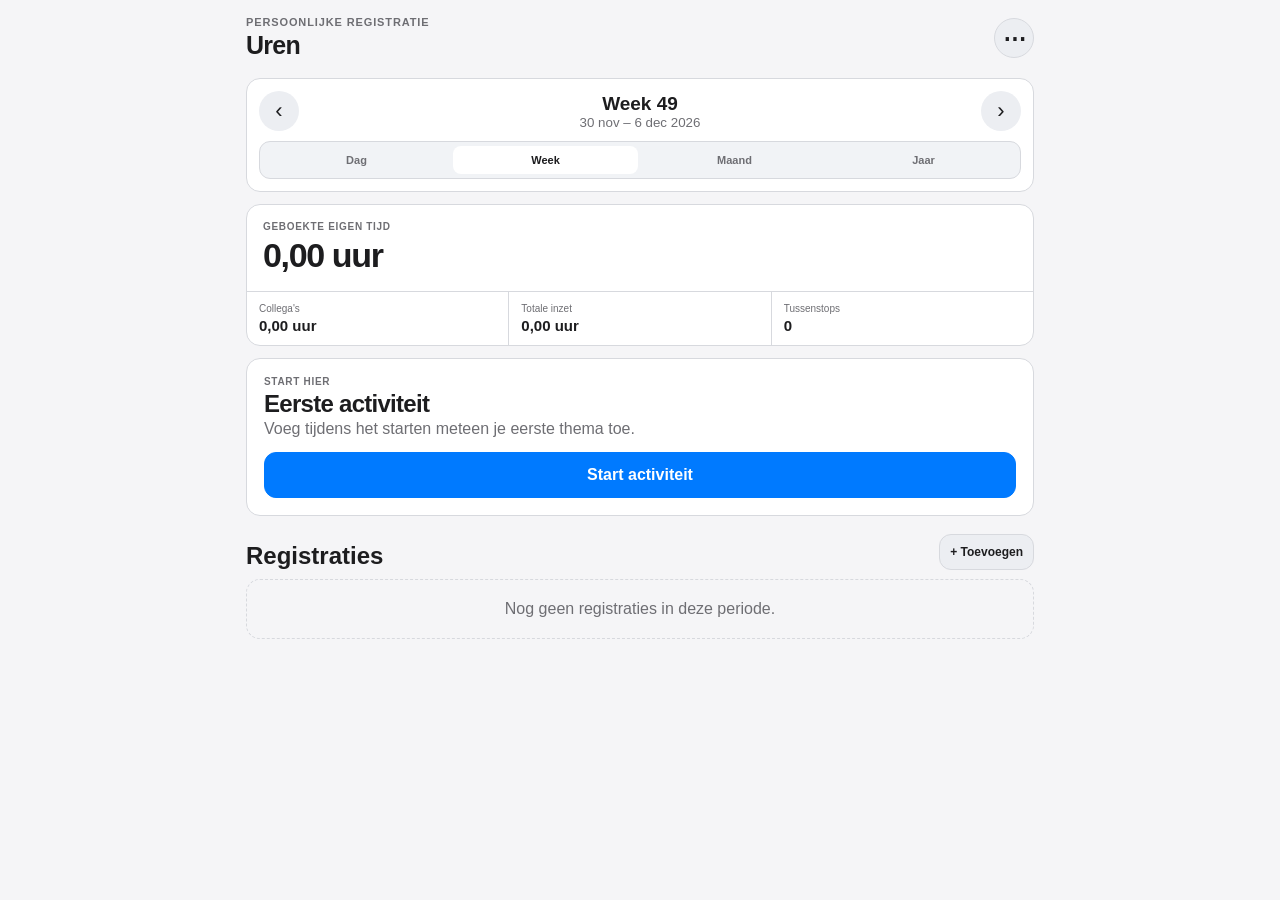
==== index.html @ 006665c1 "Herontwerp tijdregistratie rond periode, slimme start en tussenstops" ====
<!doctype html>
<html lang="nl">
<head>
  <meta charset="utf-8" />
  <meta name="viewport" content="width=device-width,initial-scale=1,viewport-fit=cover" />
  <meta name="theme-color" media="(prefers-color-scheme: light)" content="#f5f5f7" />
  <meta name="theme-color" media="(prefers-color-scheme: dark)" content="#0a0c0f" />
  <meta name="apple-mobile-web-app-capable" content="yes" />
  <meta name="apple-mobile-web-app-status-bar-style" content="black-translucent" />
  <meta name="apple-mobile-web-app-title" content="Uren" />
  <meta name="format-detection" content="telephone=no" />
  <title>Urenregistratie</title>
  <link rel="manifest" href="manifest.webmanifest" />
  <link rel="apple-touch-icon" href="icons/icon-192.png" />
  <link rel="icon" href="icons/icon-192.png" />
  <link rel="stylesheet" href="styles.css" />
</head>
<body>
  <div id="app" class="app-shell">
    <header class="topbar">
      <div>
        <p class="eyebrow">Persoonlijke registratie</p>
        <h1>Uren</h1>
      </div>
      <button id="openSettings" class="iconbtn" type="button" aria-label="Instellingen">⋯</button>
    </header>
    <main id="main" class="content" aria-live="polite"></main>
  </div>
  <div id="modalBackdrop" class="modal-backdrop hidden" aria-hidden="true">
    <section id="modal" class="modal" role="dialog" aria-modal="true" aria-labelledby="modalTitle"></section>
  </div>
  <div id="toast" class="toast hidden" role="status"></div>
  <script src="app.js" defer></script>
</body>
</html>
---- styles.css ----
:root{
  color-scheme:dark;
  --bg:#0a0c0f;--surface:#11151a;--surface2:#171c23;--text:#f4f7fb;--muted:#929ca8;
  --line:#242a33;--accent:#4da3ff;--good:#49d17d;--warn:#ffbd4a;--bad:#ff6767;--r:14px;
}
@media(prefers-color-scheme:light){:root{color-scheme:light;--bg:#f5f5f7;--surface:#fff;--surface2:#eceef2;--text:#1d1d1f;--muted:#6e6e73;--line:#d7d9de;--accent:#007aff;--good:#248a3d;--warn:#8a5b00;--bad:#d70015}}
*{box-sizing:border-box;min-width:0}html,body{margin:0;background:var(--bg);color:var(--text);font-family:-apple-system,BlinkMacSystemFont,"Segoe UI",sans-serif}body{min-height:100dvh}button,input,select,textarea{font:inherit}.app-shell{width:100%;max-width:820px;margin:auto;padding:env(safe-area-inset-top) 16px calc(28px + env(safe-area-inset-bottom))}.topbar{position:sticky;top:0;z-index:20;display:flex;align-items:center;justify-content:space-between;padding:16px 0 18px;background:color-mix(in srgb,var(--bg) 94%,transparent);backdrop-filter:blur(18px)}.eyebrow{margin:0;color:var(--muted);font-size:11px;font-weight:800;letter-spacing:.08em;text-transform:uppercase}.topbar h1{margin:3px 0 0;font-size:25px;letter-spacing:-.03em}.iconbtn{display:flex;align-items:center;justify-content:center;width:40px;height:40px;border:1px solid var(--line);border-radius:50%;background:var(--surface2);color:var(--text);font-size:23px;font-weight:800}.content{padding-bottom:24px}.card,.summary,.entry,.period-nav,.suggestion,.active-card{background:var(--surface);border:1px solid var(--line);border-radius:var(--r)}.card{padding:16px;margin-bottom:12px}.section{margin-top:18px}.section-title{display:flex;align-items:end;justify-content:space-between;gap:10px;margin:0 0 9px}.section-title h2,.section-title h3{margin:0}.muted,.hint,small{color:var(--muted)}.small{font-size:12px}.kicker{color:var(--muted);font-size:10px;font-weight:850;letter-spacing:.07em;text-transform:uppercase}.btn{min-height:46px;padding:12px 14px;border:1px solid var(--line);border-radius:12px;background:var(--surface2);color:var(--text);font-weight:780;cursor:pointer}.btn.primary{background:var(--accent);border-color:var(--accent);color:#fff}.btn.danger{background:color-mix(in srgb,var(--bad) 16%,var(--surface));border-color:color-mix(in srgb,var(--bad) 46%,var(--line));color:var(--bad)}.btn.ghost{background:transparent}.btn.small{min-height:36px;padding:8px 10px;font-size:12px}.btn.full{width:100%}.row{display:flex;gap:8px;flex-wrap:wrap}.row>.btn{flex:1 1 130px}.period-nav{padding:12px;margin-bottom:12px}.period-head{display:grid;grid-template-columns:40px 1fr 40px;gap:8px;align-items:center}.period-center{text-align:center}.period-center strong,.period-center small{display:block}.period-center strong{font-size:19px}.period-arrow{width:40px;height:40px;border:0;border-radius:50%;background:var(--surface2);color:var(--text);font-size:22px}.period-tabs{display:grid;grid-template-columns:repeat(4,minmax(0,1fr));gap:4px;margin-top:10px;padding:4px;border:1px solid var(--line);border-radius:11px;background:color-mix(in srgb,var(--surface2) 70%,transparent)}.period-tabs button{padding:8px 4px;border:0;border-radius:8px;background:transparent;color:var(--muted);font-size:11px;font-weight:800}.period-tabs button.active{background:var(--surface);color:var(--text)}.summary{overflow:hidden;margin-bottom:12px}.summary-main{padding:16px}.summary-label{color:var(--muted);font-size:10px;font-weight:850;letter-spacing:.07em;text-transform:uppercase}.summary-value{margin-top:4px;font-size:34px;font-weight:850;letter-spacing:-.04em}.summary-parts{display:flex;border-top:1px solid var(--line)}.summary-part{flex:1;padding:11px 12px}.summary-part+.summary-part{border-left:1px solid var(--line)}.summary-part span,.summary-part strong{display:block}.summary-part span{font-size:10px;color:var(--muted)}.summary-part strong{margin-top:3px;font-size:15px}.suggestion,.active-card{padding:17px;margin-bottom:12px}.suggestion h2,.active-card h2{margin:3px 0 2px;font-size:24px;letter-spacing:-.03em}.suggestion-sub{margin:0 0 14px;color:var(--muted)}.suggestion-meta,.active-meta{display:flex;flex-wrap:wrap;gap:6px;margin:8px 0 15px}.chip{display:inline-flex;align-items:center;gap:5px;padding:5px 8px;border:1px solid var(--line);border-radius:999px;background:var(--surface2);font-size:11px;color:var(--muted)}.timer-clock{margin:14px 0 16px;font-size:clamp(40px,12vw,62px);font-variant-numeric:tabular-nums;font-weight:850;letter-spacing:-.045em;text-align:center}.interrupt-card{margin:12px 0;padding:13px;border:1px solid color-mix(in srgb,var(--warn) 45%,var(--line));border-radius:12px;background:color-mix(in srgb,var(--warn) 9%,var(--surface));}.interrupt-card strong,.interrupt-card small{display:block}.list{display:grid;gap:8px}.entry{display:flex;align-items:center;gap:11px;padding:12px 13px;cursor:pointer}.entry-main{flex:1;overflow:hidden}.entry-main strong,.entry-main small{display:block}.entry-main small{margin-top:3px}.entry-value{font-weight:850;white-space:nowrap}.entry.interruption{margin-left:20px;border-style:dashed}.entry.interruption .entry-main strong::before{content:'↳ ';color:var(--warn)}.chev{font-size:22px;color:var(--muted)}.empty{padding:20px;text-align:center;color:var(--muted);border:1px dashed var(--line);border-radius:var(--r)}.field{margin:12px 0}.field label{display:block;margin-bottom:5px;color:var(--muted);font-size:11px;font-weight:800;text-transform:uppercase;letter-spacing:.05em}.field input,.field select,.field textarea{display:block;width:100%;min-height:43px;padding:10px 11px;border:0;border-bottom:1px solid var(--line);border-radius:0;background:transparent;color:var(--text);outline:none}.field textarea{min-height:60px;resize:vertical}.field:focus-within label{color:var(--accent)}.field:focus-within input,.field:focus-within select,.field:focus-within textarea{border-bottom-color:var(--accent)}.inline-form{display:grid;grid-template-columns:minmax(0,1fr) auto;gap:8px;align-items:end}.check-list{display:grid;gap:7px}.check-row{display:flex;align-items:center;gap:9px;padding:10px 11px;border:1px solid var(--line);border-radius:11px;background:var(--surface2)}.check-row input{width:20px;height:20px}.check-row label{flex:1}.modal-backdrop{position:fixed;z-index:50;inset:0;padding:18px 12px calc(18px + env(safe-area-inset-bottom));overflow:auto;background:rgba(0,0,0,.58)}.modal-backdrop.hidden{display:none}.modal{width:100%;max-width:640px;margin:3vh auto;padding:15px;background:var(--bg);border:1px solid var(--line);border-radius:20px}.modal-head{position:sticky;top:-15px;z-index:3;display:flex;align-items:center;justify-content:space-between;gap:10px;margin:-15px -15px 12px;padding:14px 15px;background:color-mix(in srgb,var(--bg) 94%,transparent);backdrop-filter:blur(18px);border-bottom:1px solid var(--line)}.modal-head h2{margin:0;font-size:20px}.close{width:38px;height:38px;border:0;border-radius:50%;background:var(--surface2);color:var(--text);font-size:22px}.detail-hero{padding:15px;border:1px solid var(--line);border-radius:14px;background:var(--surface);margin-bottom:12px}.detail-hero h2{margin:2px 0 4px}.detail-grid{display:grid;grid-template-columns:repeat(2,minmax(0,1fr));gap:8px}.detail-item{padding:11px;border:1px solid var(--line);border-radius:11px;background:var(--surface)}.detail-item span,.detail-item strong{display:block}.detail-item span{font-size:9px;color:var(--muted);text-transform:uppercase;letter-spacing:.05em}.detail-item strong{margin-top:3px}.settings-section{padding:14px 0;border-bottom:1px solid var(--line)}.settings-section:last-child{border-bottom:0}.settings-section h3{margin:0 0 8px}.toast{position:fixed;z-index:80;left:50%;bottom:24px;max-width:88vw;padding:10px 14px;border-radius:999px;background:#f4f7fb;color:#111;font-weight:750;text-align:center;opacity:0;transform:translate(-50%,10px);transition:.2s;pointer-events:none}.toast.show{opacity:1;transform:translate(-50%,0)}.toast.hidden{display:none}.warning{color:var(--warn)}
@media(max-width:520px){.app-shell{padding-left:12px;padding-right:12px}.summary-parts{flex-wrap:wrap}.summary-part{flex:1 1 33%}.detail-grid{grid-template-columns:1fr}.row{flex-direction:column}.row>.btn{width:100%;flex:auto}.period-tabs button{font-size:10px}.inline-form{grid-template-columns:1fr}.inline-form>.btn{width:100%}}
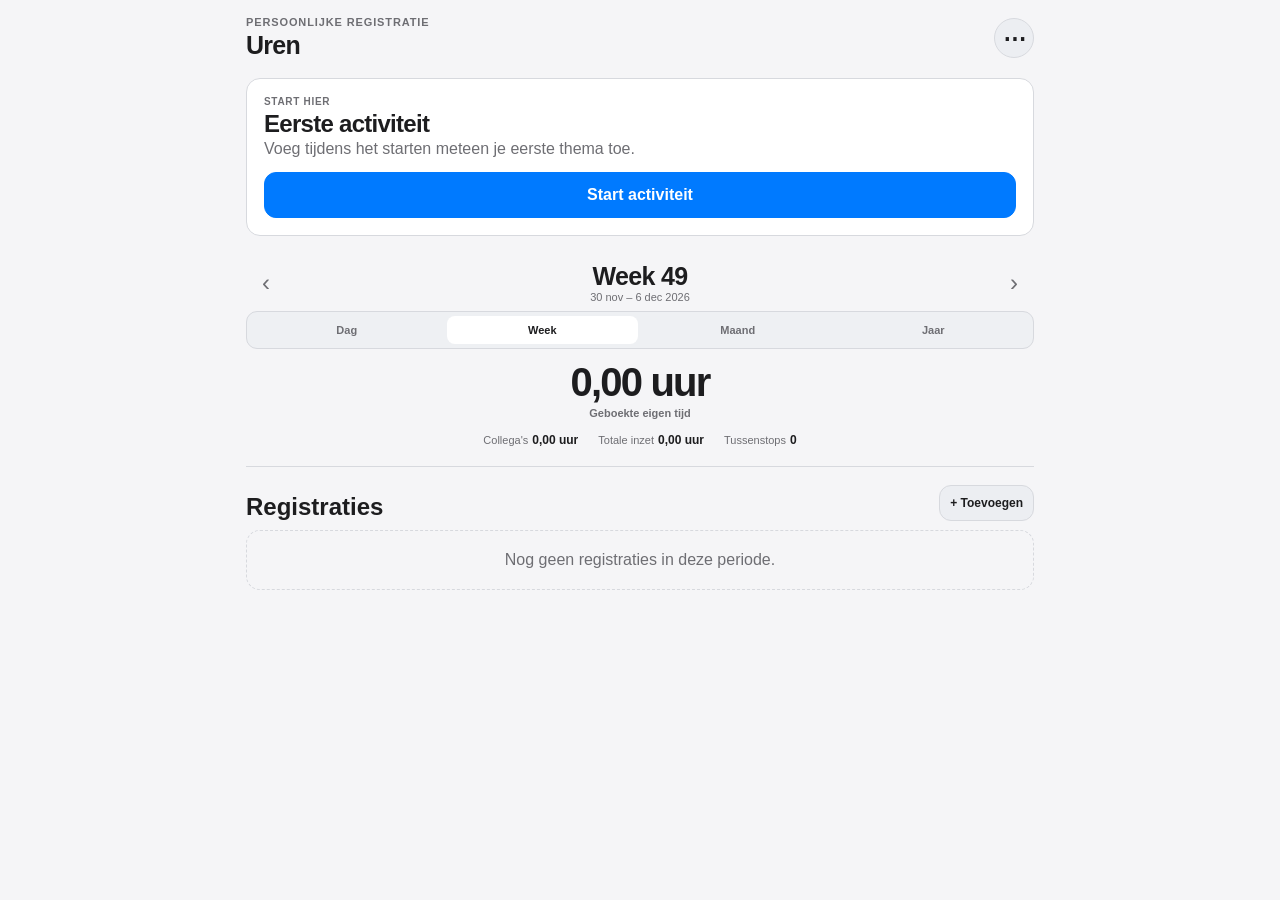
==== commit 867aa9f5: "Load kilometer-style home layout" ====
--- a/index.html
+++ b/index.html
@@ -14,6 +14,7 @@
   <link rel="apple-touch-icon" href="icons/icon-192.png" />
   <link rel="icon" href="icons/icon-192.png" />
   <link rel="stylesheet" href="styles.css" />
+  <link rel="stylesheet" href="home-layout.css" />
 </head>
 <body>
   <div id="app" class="app-shell">
@@ -31,5 +32,6 @@
   </div>
   <div id="toast" class="toast hidden" role="status"></div>
   <script src="app.js" defer></script>
+  <script src="home-layout.js" defer></script>
 </body>
-</html>
+</html>
--- a/home-layout.css
+++ b/home-layout.css
@@ -0,0 +1,78 @@
+/* Home hierarchy aligned with kilometerregistratie: action first, then one period overview block. */
+.period-overview{
+  margin-top:0!important;
+  margin-bottom:14px!important;
+  padding:20px 0 18px!important;
+  background:transparent!important;
+  border:0!important;
+  border-bottom:1px solid var(--line)!important;
+  border-radius:0!important;
+}
+.period-overview .period-head{margin-bottom:5px}
+.period-overview .period-center{gap:4px}
+.period-overview .period-center strong{font-size:25px;letter-spacing:-.025em}
+.period-overview .period-center small{font-size:11px}
+.period-overview .period-arrow{background:transparent;border:0;color:var(--muted);font-size:24px}
+.period-overview .period-tabs{margin-top:8px;margin-bottom:0}
+
+.period-overview .period-summary{
+  margin:0!important;
+  background:transparent!important;
+  border:0!important;
+  border-radius:0!important;
+  overflow:visible!important;
+}
+.period-overview .period-summary .summary-main{
+  display:flex;
+  flex-direction:column-reverse;
+  align-items:center;
+  gap:5px;
+  padding:13px 0 3px;
+  text-align:center;
+}
+.period-overview .period-summary .summary-label{
+  color:var(--muted);
+  font-size:11px;
+  font-weight:650;
+  letter-spacing:0;
+  text-transform:none;
+}
+.period-overview .period-summary .summary-value{
+  margin:0;
+  font-size:40px;
+  line-height:1;
+  letter-spacing:-.045em;
+}
+.period-overview .period-summary .summary-parts{
+  display:flex;
+  justify-content:center;
+  gap:20px;
+  flex-wrap:wrap;
+  padding-top:8px;
+  border:0;
+}
+.period-overview .period-summary .summary-part{
+  flex:0 0 auto;
+  padding:0;
+  text-align:center;
+}
+.period-overview .period-summary .summary-part+.summary-part{border:0}
+.period-overview .period-summary .summary-part span,
+.period-overview .period-summary .summary-part strong{
+  display:inline;
+  font-size:11px;
+}
+.period-overview .period-summary .summary-part strong{
+  margin:0 0 0 4px;
+  font-size:12px;
+}
+
+/* The current/suggested activity is the first decision on the screen. */
+.content>.suggestion,
+.content>.active-card{margin-bottom:6px}
+
+@media(max-width:520px){
+  .period-overview .period-center strong{font-size:23px}
+  .period-overview .period-summary .summary-value{font-size:38px}
+  .period-overview .period-summary .summary-parts{gap:13px}
+}
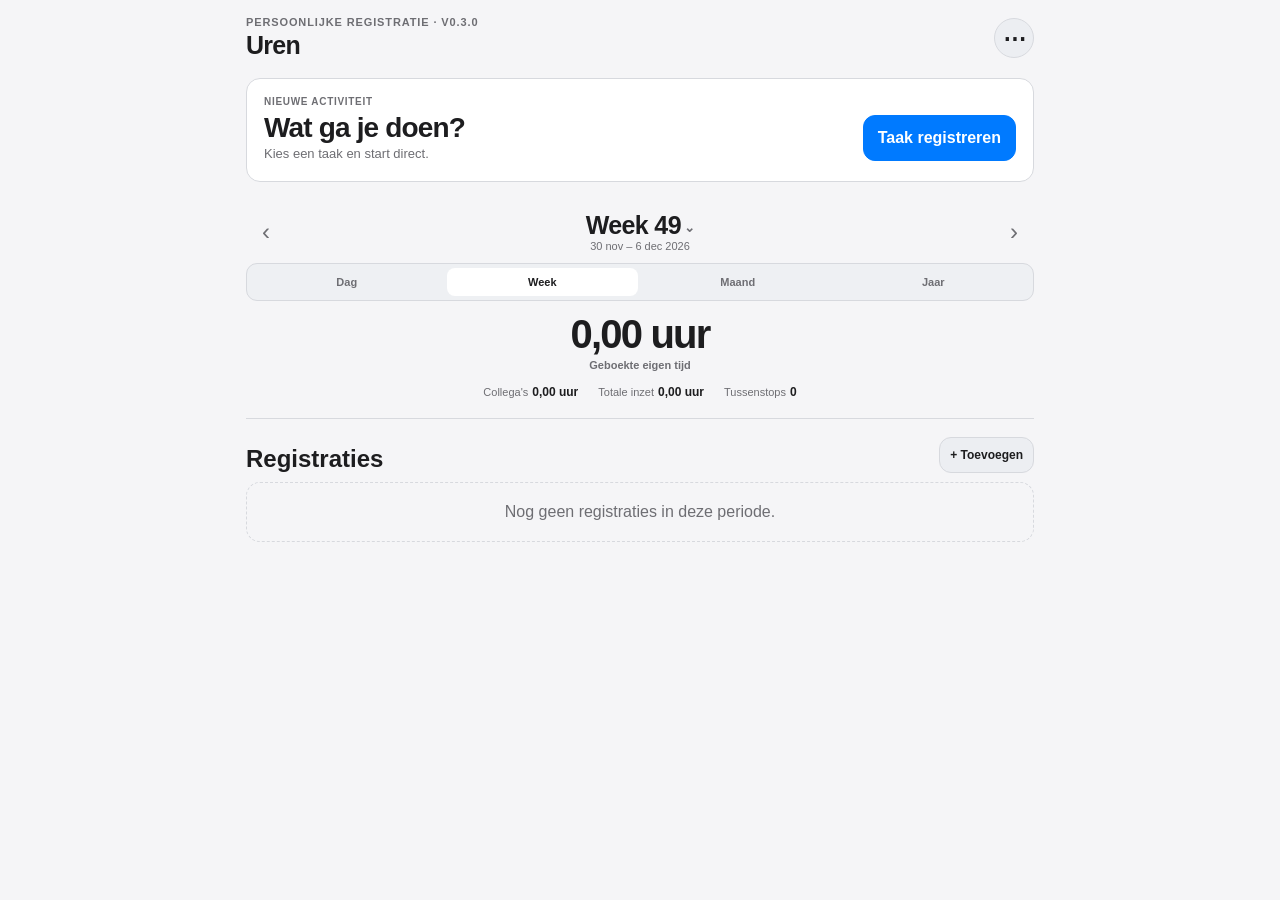
==== commit c66a0210: "Toon appversie v0.3.0 in de interface" ====
--- a/index.html
+++ b/index.html
@@ -20,7 +20,7 @@
   <div id="app" class="app-shell">
     <header class="topbar">
       <div>
-        <p class="eyebrow">Persoonlijke registratie</p>
+        <p class="eyebrow">Persoonlijke registratie · v0.3.0</p>
         <h1>Uren</h1>
       </div>
       <button id="openSettings" class="iconbtn" type="button" aria-label="Instellingen">⋯</button>
--- a/home-layout.css
+++ b/home-layout.css
@@ -1,4 +1,4 @@
-/* Home hierarchy aligned with kilometerregistratie: action first, then one period overview block. */
+/* Interaction layer aligned with kilometerregistratie; context adapted to time registration. */
 .period-overview{
   margin-top:0!important;
   margin-bottom:14px!important;
@@ -7,72 +7,122 @@
   border:0!important;
   border-bottom:1px solid var(--line)!important;
   border-radius:0!important;
+  touch-action:pan-y;
+  user-select:none;
+  -webkit-user-select:none;
 }
 .period-overview .period-head{margin-bottom:5px}
-.period-overview .period-center{gap:4px}
+.period-overview .period-center{gap:4px;cursor:pointer;border-radius:10px;padding:3px 8px}
+.period-overview .period-center:active{background:color-mix(in srgb,var(--surface2) 60%,transparent)}
 .period-overview .period-center strong{font-size:25px;letter-spacing:-.025em}
+.period-overview .period-center strong::after{content:' ⌄';color:var(--muted);font-size:13px;vertical-align:middle}
 .period-overview .period-center small{font-size:11px}
 .period-overview .period-arrow{background:transparent;border:0;color:var(--muted);font-size:24px}
 .period-overview .period-tabs{margin-top:8px;margin-bottom:0}
+.period-overview .period-summary{margin:0!important;background:transparent!important;border:0!important;border-radius:0!important;overflow:visible!important}
+.period-overview .period-summary .summary-main{display:flex;flex-direction:column-reverse;align-items:center;gap:5px;padding:13px 0 3px;text-align:center}
+.period-overview .period-summary .summary-label{color:var(--muted);font-size:11px;font-weight:650;letter-spacing:0;text-transform:none}
+.period-overview .period-summary .summary-value{margin:0;font-size:40px;line-height:1;letter-spacing:-.045em}
+.period-overview .period-summary .summary-parts{display:flex;justify-content:center;gap:20px;flex-wrap:wrap;padding-top:8px;border:0}
+.period-overview .period-summary .summary-part{flex:0 0 auto;padding:0;text-align:center}
+.period-overview .period-summary .summary-part+.summary-part{border:0}
+.period-overview .period-summary .summary-part span,.period-overview .period-summary .summary-part strong{display:inline;font-size:11px}
+.period-overview .period-summary .summary-part strong{margin:0 0 0 4px;font-size:12px}
 
-.period-overview .period-summary{
-  margin:0!important;
-  background:transparent!important;
-  border:0!important;
-  border-radius:0!important;
-  overflow:visible!important;
+.content>.suggestion,.content>.active-card{margin-bottom:6px}
+.home-action{padding-bottom:20px!important}
+.home-action-row{display:flex;align-items:flex-end;justify-content:space-between;gap:16px}
+.home-action-copy{flex:1;min-width:0;text-align:left}
+.home-action-copy h2{margin:5px 0 2px!important;font-size:28px!important}
+.home-action-copy p{margin:0;color:var(--muted);font-size:13px}
+.home-action-copy small{display:block;margin-top:5px;color:var(--muted)}
+.home-action-button{flex:0 0 auto;min-width:138px}
+.context-preparing>*{opacity:.58;transition:opacity .2s ease}
+.context-preparing .kicker{opacity:1}
+
+.period-entry-mode{padding-top:18px!important;animation:inline-panel-in .26s cubic-bezier(.2,.8,.2,1)}
+.inline-register-head{display:flex;align-items:flex-start;justify-content:space-between;gap:12px;margin-bottom:14px}
+.inline-register-head h2{margin:4px 0 0;font-size:24px;letter-spacing:-.025em}
+.inline-close{width:40px;height:40px;padding:0!important;font-size:27px!important;line-height:1}
+.inline-proposal,.inline-parent-task{display:flex;flex-direction:column;gap:3px;padding:11px 0 13px;border-bottom:1px solid var(--line);margin-bottom:13px}
+.inline-proposal span,.inline-parent-task span{font-size:10px;text-transform:uppercase;letter-spacing:.07em;color:var(--muted);font-weight:750}
+.inline-proposal strong,.inline-parent-task strong{font-size:15px}
+.inline-proposal small{color:var(--muted);font-size:10px}
+.inline-fields{display:grid;grid-template-columns:repeat(2,minmax(0,1fr));gap:9px;margin-bottom:12px}
+.inline-field{display:block;padding:10px 11px;border:1px solid var(--line);border-radius:12px;background:var(--surface2);animation:inline-choice-in .3s ease both}
+.inline-field:nth-child(2){animation-delay:.045s}
+.inline-field>span,.inline-label{display:block;margin-bottom:5px;font-size:10px;text-transform:uppercase;letter-spacing:.06em;color:var(--muted);font-weight:750}
+.inline-field>span small{font-size:9px;text-transform:none;letter-spacing:0;font-weight:600}
+.inline-field select,.inline-field input{min-height:34px;padding:0;border:0;background:transparent;border-radius:0}
+.inline-field select:focus,.inline-field input:focus{outline:0;border:0}
+.inline-field-wide{grid-column:1/-1}
+.inline-field-block{margin-bottom:13px}
+.inline-people{display:flex;gap:7px;flex-wrap:wrap}
+.person-choice{position:relative}
+.person-choice input{position:absolute;opacity:0;pointer-events:none}
+.person-choice span{display:block;padding:9px 11px;border:1px solid var(--line);border-radius:999px;background:transparent;color:var(--muted);font-size:12px;font-weight:700;cursor:pointer}
+.person-choice input:checked+span{border-color:var(--accent);background:color-mix(in srgb,var(--accent) 13%,transparent);color:var(--text)}
+.inline-add-person{display:grid;grid-template-columns:minmax(0,1fr) auto;gap:8px;align-items:center;margin:0 0 12px}
+.inline-add-person input{min-height:40px}
+.inline-first-theme{margin-bottom:0}
+.start-confirm{margin-top:3px;min-height:48px}
+.inline-register-context{margin-top:8px;text-align:center;color:var(--muted);font-size:10px}
+
+.period-choice-list{display:grid;grid-template-columns:repeat(2,minmax(0,1fr));gap:8px;margin-top:4px}
+.period-choice{min-height:52px;padding:10px;border:1px solid var(--line);border-radius:12px;background:var(--surface2);color:var(--text);font-weight:750;text-align:center;cursor:pointer}
+.period-choice.active{border-color:var(--accent);background:color-mix(in srgb,var(--accent) 13%,var(--surface2))}
+.period-choice-help{display:grid;gap:7px;margin-top:14px;padding-top:13px;border-top:1px solid var(--line);color:var(--muted);font-size:11px;line-height:1.4}
+
+.inline-stop-grid{display:grid;grid-template-columns:repeat(2,minmax(0,1fr));gap:8px;margin-bottom:12px}
+.inline-stop-grid>div{padding:11px;border:1px solid var(--line);border-radius:11px;background:var(--surface2)}
+.inline-stop-grid span,.inline-stop-grid strong{display:block}
+.inline-stop-grid span{font-size:9px;color:var(--muted);text-transform:uppercase;letter-spacing:.05em}
+.inline-stop-grid strong{margin-top:3px;font-size:16px}
+.inline-stop-grid .primary{border-color:color-mix(in srgb,var(--accent) 45%,var(--line));background:color-mix(in srgb,var(--accent) 10%,var(--surface2))}
+.inline-stop-colleagues .settings-section{padding:8px 0 13px}
+
+/* Kilometer-app style inline details and left-swipe actions. */
+.section .list{gap:0;border-top:1px solid var(--line)}
+.activity-entry-shell{border-bottom:1px solid var(--line)}
+.activity-entry-shell.interruption-shell{margin-left:20px}
+.activity-swipe-row{position:relative;overflow:hidden;background:linear-gradient(90deg,var(--surface2),var(--surface2));border-radius:0}
+.activity-swipe-actions{position:absolute;inset:0 0 0 auto;width:168px;display:grid;grid-template-columns:84px 84px;align-items:stretch;text-align:center;font-size:11px;font-weight:800}
+.activity-swipe-actions span{display:flex;align-items:center;justify-content:center}
+.activity-swipe-edit{background:color-mix(in srgb,var(--accent) 28%,var(--surface2));color:var(--text)}
+.activity-swipe-delete{background:color-mix(in srgb,var(--bad) 32%,var(--surface2));color:#fff}
+.activity-swipe-row.delete-armed .activity-swipe-delete{background:var(--bad)}
+.activity-swipe-surface.entry{position:relative;z-index:1;margin:0!important;border:0!important;border-radius:0!important;background:var(--bg)!important;padding:14px 2px!important;touch-action:pan-y}
+.activity-entry-shell.expanded .activity-swipe-surface.entry{background:color-mix(in srgb,var(--surface) 50%,var(--bg))!important}
+.activity-inline-details{padding:0 2px 15px;background:var(--bg);animation:inline-details-in .2s ease}
+.activity-inline-details[hidden]{display:none}
+.activity-inline-details-inner{padding:11px 0 2px}
+.activity-inline-grid{display:grid;grid-template-columns:repeat(2,minmax(0,1fr));gap:7px}
+.activity-inline-context{display:grid;gap:0;margin-top:9px;border-top:1px solid var(--line)}
+.activity-inline-item{display:flex;align-items:baseline;justify-content:space-between;gap:12px;padding:9px 0;border-bottom:1px solid color-mix(in srgb,var(--line) 65%,transparent)}
+.activity-inline-grid .activity-inline-item{display:block;padding:10px 11px;border:1px solid var(--line);border-radius:11px;background:var(--surface2)}
+.activity-inline-item span{color:var(--muted);font-size:10px;text-transform:uppercase;letter-spacing:.04em}
+.activity-inline-item strong{font-size:12px;text-align:right}
+.activity-inline-grid .activity-inline-item strong{display:block;margin-top:3px;text-align:left;font-size:15px}
+.activity-inline-actions{padding-top:11px}
+.activity-edit-link{border:0;background:transparent;color:var(--accent);padding:6px 0;font-weight:750;cursor:pointer}
+
+@keyframes inline-panel-in{from{opacity:0;transform:translateY(8px)}to{opacity:1;transform:translateY(0)}}
+@keyframes inline-choice-in{from{opacity:0;transform:translateY(6px)}to{opacity:1;transform:translateY(0)}}
+@keyframes inline-details-in{from{opacity:0;transform:translateY(-4px)}to{opacity:1;transform:translateY(0)}}
+
+@media(max-height:760px){
+  .period-entry-mode{padding-top:12px!important}
+  .inline-fields{gap:7px}
+  .start-confirm{min-height:42px}
 }
-.period-overview .period-summary .summary-main{
-  display:flex;
-  flex-direction:column-reverse;
-  align-items:center;
-  gap:5px;
-  padding:13px 0 3px;
-  text-align:center;
-}
-.period-overview .period-summary .summary-label{
-  color:var(--muted);
-  font-size:11px;
-  font-weight:650;
-  letter-spacing:0;
-  text-transform:none;
-}
-.period-overview .period-summary .summary-value{
-  margin:0;
-  font-size:40px;
-  line-height:1;
-  letter-spacing:-.045em;
-}
-.period-overview .period-summary .summary-parts{
-  display:flex;
-  justify-content:center;
-  gap:20px;
-  flex-wrap:wrap;
-  padding-top:8px;
-  border:0;
-}
-.period-overview .period-summary .summary-part{
-  flex:0 0 auto;
-  padding:0;
-  text-align:center;
-}
-.period-overview .period-summary .summary-part+.summary-part{border:0}
-.period-overview .period-summary .summary-part span,
-.period-overview .period-summary .summary-part strong{
-  display:inline;
-  font-size:11px;
-}
-.period-overview .period-summary .summary-part strong{
-  margin:0 0 0 4px;
-  font-size:12px;
-}
-
-/* The current/suggested activity is the first decision on the screen. */
-.content>.suggestion,
-.content>.active-card{margin-bottom:6px}
-
 @media(max-width:520px){
   .period-overview .period-center strong{font-size:23px}
   .period-overview .period-summary .summary-value{font-size:38px}
   .period-overview .period-summary .summary-parts{gap:13px}
-}+  .home-action-row{align-items:stretch;flex-direction:column}
+  .home-action-button{width:100%}
+  .inline-fields{grid-template-columns:1fr}
+  .inline-field-wide{grid-column:auto}
+  .inline-stop-grid{grid-template-columns:1fr 1fr}
+  .activity-inline-grid{grid-template-columns:1fr 1fr}
+}
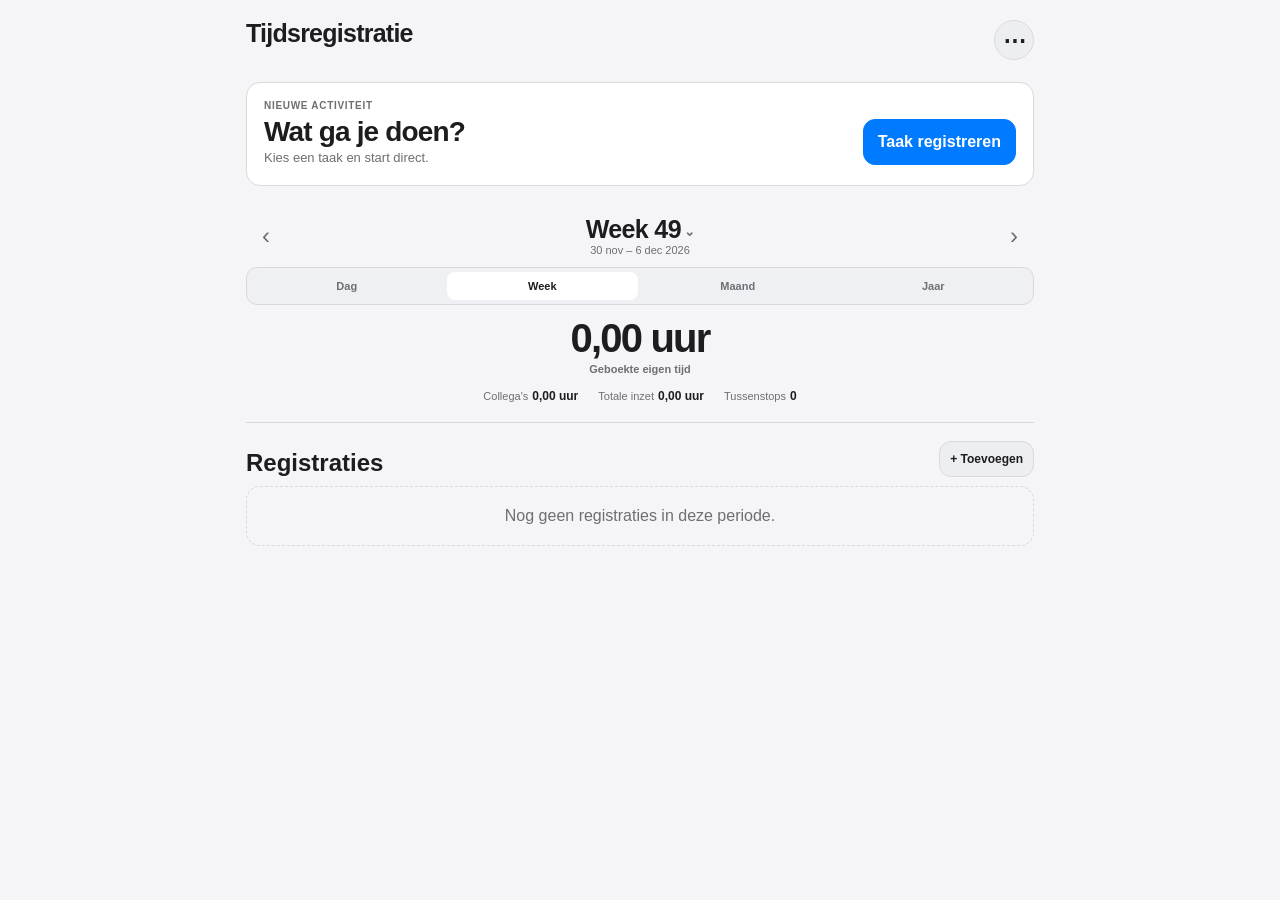
==== commit 37d36e8f: "Maak kop gelijk aan kilometerapp en toon v0.3.1" ====
--- a/index.html
+++ b/index.html
@@ -9,19 +9,21 @@
   <meta name="apple-mobile-web-app-status-bar-style" content="black-translucent" />
   <meta name="apple-mobile-web-app-title" content="Uren" />
   <meta name="format-detection" content="telephone=no" />
-  <title>Urenregistratie</title>
+  <title>Tijdsregistratie</title>
   <link rel="manifest" href="manifest.webmanifest" />
   <link rel="apple-touch-icon" href="icons/icon-192.png" />
   <link rel="icon" href="icons/icon-192.png" />
   <link rel="stylesheet" href="styles.css" />
   <link rel="stylesheet" href="home-layout.css" />
+  <link rel="stylesheet" href="home-top.css" />
 </head>
 <body>
   <div id="app" class="app-shell">
     <header class="topbar">
-      <div>
-        <p class="eyebrow">Persoonlijke registratie · v0.3.0</p>
-        <h1>Uren</h1>
+      <div class="topbar-copy">
+        <p id="appDateVersion" class="eyebrow"></p>
+        <h1>Tijdsregistratie</h1>
+        <p id="appTaskCount" class="topbar-count"></p>
       </div>
       <button id="openSettings" class="iconbtn" type="button" aria-label="Instellingen">⋯</button>
     </header>
@@ -33,5 +35,6 @@
   <div id="toast" class="toast hidden" role="status"></div>
   <script src="app.js" defer></script>
   <script src="home-layout.js" defer></script>
+  <script src="home-top.js" defer></script>
 </body>
-</html>+</html>
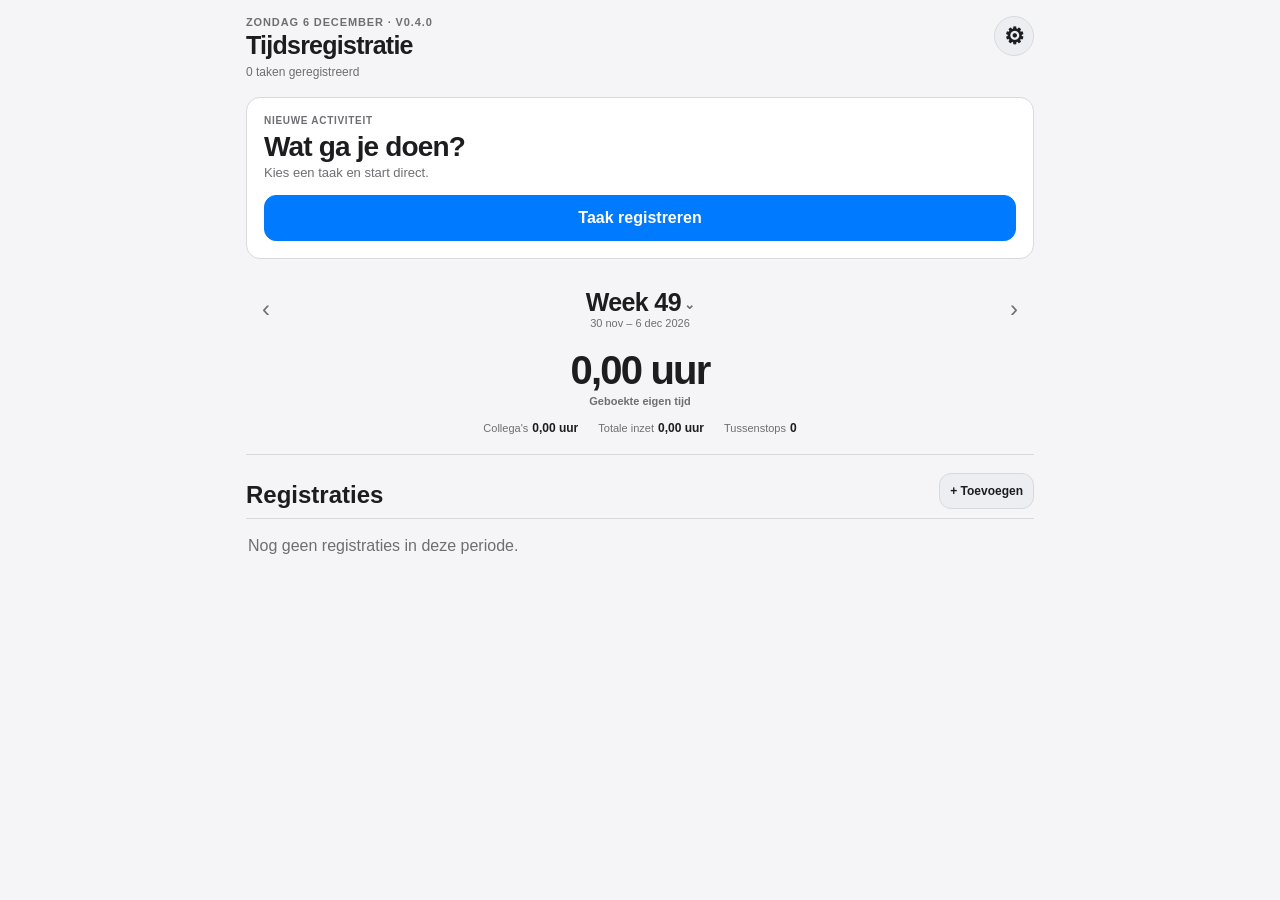
==== commit 2046bb2f: "Maak tijdregistratie visueel gelijk aan kilometerregistratie" ====
--- a/index.html
+++ b/index.html
@@ -25,7 +25,7 @@
         <h1>Tijdsregistratie</h1>
         <p id="appTaskCount" class="topbar-count"></p>
       </div>
-      <button id="openSettings" class="iconbtn" type="button" aria-label="Instellingen">⋯</button>
+      <button id="openSettings" class="iconbtn" type="button" aria-label="Instellingen">⚙︎</button>
     </header>
     <main id="main" class="content" aria-live="polite"></main>
   </div>
--- a/styles.css
+++ b/styles.css
@@ -4,5 +4,5 @@
   --line:#242a33;--accent:#4da3ff;--good:#49d17d;--warn:#ffbd4a;--bad:#ff6767;--r:14px;
 }
 @media(prefers-color-scheme:light){:root{color-scheme:light;--bg:#f5f5f7;--surface:#fff;--surface2:#eceef2;--text:#1d1d1f;--muted:#6e6e73;--line:#d7d9de;--accent:#007aff;--good:#248a3d;--warn:#8a5b00;--bad:#d70015}}
-*{box-sizing:border-box;min-width:0}html,body{margin:0;background:var(--bg);color:var(--text);font-family:-apple-system,BlinkMacSystemFont,"Segoe UI",sans-serif}body{min-height:100dvh}button,input,select,textarea{font:inherit}.app-shell{width:100%;max-width:820px;margin:auto;padding:env(safe-area-inset-top) 16px calc(28px + env(safe-area-inset-bottom))}.topbar{position:sticky;top:0;z-index:20;display:flex;align-items:center;justify-content:space-between;padding:16px 0 18px;background:color-mix(in srgb,var(--bg) 94%,transparent);backdrop-filter:blur(18px)}.eyebrow{margin:0;color:var(--muted);font-size:11px;font-weight:800;letter-spacing:.08em;text-transform:uppercase}.topbar h1{margin:3px 0 0;font-size:25px;letter-spacing:-.03em}.iconbtn{display:flex;align-items:center;justify-content:center;width:40px;height:40px;border:1px solid var(--line);border-radius:50%;background:var(--surface2);color:var(--text);font-size:23px;font-weight:800}.content{padding-bottom:24px}.card,.summary,.entry,.period-nav,.suggestion,.active-card{background:var(--surface);border:1px solid var(--line);border-radius:var(--r)}.card{padding:16px;margin-bottom:12px}.section{margin-top:18px}.section-title{display:flex;align-items:end;justify-content:space-between;gap:10px;margin:0 0 9px}.section-title h2,.section-title h3{margin:0}.muted,.hint,small{color:var(--muted)}.small{font-size:12px}.kicker{color:var(--muted);font-size:10px;font-weight:850;letter-spacing:.07em;text-transform:uppercase}.btn{min-height:46px;padding:12px 14px;border:1px solid var(--line);border-radius:12px;background:var(--surface2);color:var(--text);font-weight:780;cursor:pointer}.btn.primary{background:var(--accent);border-color:var(--accent);color:#fff}.btn.danger{background:color-mix(in srgb,var(--bad) 16%,var(--surface));border-color:color-mix(in srgb,var(--bad) 46%,var(--line));color:var(--bad)}.btn.ghost{background:transparent}.btn.small{min-height:36px;padding:8px 10px;font-size:12px}.btn.full{width:100%}.row{display:flex;gap:8px;flex-wrap:wrap}.row>.btn{flex:1 1 130px}.period-nav{padding:12px;margin-bottom:12px}.period-head{display:grid;grid-template-columns:40px 1fr 40px;gap:8px;align-items:center}.period-center{text-align:center}.period-center strong,.period-center small{display:block}.period-center strong{font-size:19px}.period-arrow{width:40px;height:40px;border:0;border-radius:50%;background:var(--surface2);color:var(--text);font-size:22px}.period-tabs{display:grid;grid-template-columns:repeat(4,minmax(0,1fr));gap:4px;margin-top:10px;padding:4px;border:1px solid var(--line);border-radius:11px;background:color-mix(in srgb,var(--surface2) 70%,transparent)}.period-tabs button{padding:8px 4px;border:0;border-radius:8px;background:transparent;color:var(--muted);font-size:11px;font-weight:800}.period-tabs button.active{background:var(--surface);color:var(--text)}.summary{overflow:hidden;margin-bottom:12px}.summary-main{padding:16px}.summary-label{color:var(--muted);font-size:10px;font-weight:850;letter-spacing:.07em;text-transform:uppercase}.summary-value{margin-top:4px;font-size:34px;font-weight:850;letter-spacing:-.04em}.summary-parts{display:flex;border-top:1px solid var(--line)}.summary-part{flex:1;padding:11px 12px}.summary-part+.summary-part{border-left:1px solid var(--line)}.summary-part span,.summary-part strong{display:block}.summary-part span{font-size:10px;color:var(--muted)}.summary-part strong{margin-top:3px;font-size:15px}.suggestion,.active-card{padding:17px;margin-bottom:12px}.suggestion h2,.active-card h2{margin:3px 0 2px;font-size:24px;letter-spacing:-.03em}.suggestion-sub{margin:0 0 14px;color:var(--muted)}.suggestion-meta,.active-meta{display:flex;flex-wrap:wrap;gap:6px;margin:8px 0 15px}.chip{display:inline-flex;align-items:center;gap:5px;padding:5px 8px;border:1px solid var(--line);border-radius:999px;background:var(--surface2);font-size:11px;color:var(--muted)}.timer-clock{margin:14px 0 16px;font-size:clamp(40px,12vw,62px);font-variant-numeric:tabular-nums;font-weight:850;letter-spacing:-.045em;text-align:center}.interrupt-card{margin:12px 0;padding:13px;border:1px solid color-mix(in srgb,var(--warn) 45%,var(--line));border-radius:12px;background:color-mix(in srgb,var(--warn) 9%,var(--surface));}.interrupt-card strong,.interrupt-card small{display:block}.list{display:grid;gap:8px}.entry{display:flex;align-items:center;gap:11px;padding:12px 13px;cursor:pointer}.entry-main{flex:1;overflow:hidden}.entry-main strong,.entry-main small{display:block}.entry-main small{margin-top:3px}.entry-value{font-weight:850;white-space:nowrap}.entry.interruption{margin-left:20px;border-style:dashed}.entry.interruption .entry-main strong::before{content:'↳ ';color:var(--warn)}.chev{font-size:22px;color:var(--muted)}.empty{padding:20px;text-align:center;color:var(--muted);border:1px dashed var(--line);border-radius:var(--r)}.field{margin:12px 0}.field label{display:block;margin-bottom:5px;color:var(--muted);font-size:11px;font-weight:800;text-transform:uppercase;letter-spacing:.05em}.field input,.field select,.field textarea{display:block;width:100%;min-height:43px;padding:10px 11px;border:0;border-bottom:1px solid var(--line);border-radius:0;background:transparent;color:var(--text);outline:none}.field textarea{min-height:60px;resize:vertical}.field:focus-within label{color:var(--accent)}.field:focus-within input,.field:focus-within select,.field:focus-within textarea{border-bottom-color:var(--accent)}.inline-form{display:grid;grid-template-columns:minmax(0,1fr) auto;gap:8px;align-items:end}.check-list{display:grid;gap:7px}.check-row{display:flex;align-items:center;gap:9px;padding:10px 11px;border:1px solid var(--line);border-radius:11px;background:var(--surface2)}.check-row input{width:20px;height:20px}.check-row label{flex:1}.modal-backdrop{position:fixed;z-index:50;inset:0;padding:18px 12px calc(18px + env(safe-area-inset-bottom));overflow:auto;background:rgba(0,0,0,.58)}.modal-backdrop.hidden{display:none}.modal{width:100%;max-width:640px;margin:3vh auto;padding:15px;background:var(--bg);border:1px solid var(--line);border-radius:20px}.modal-head{position:sticky;top:-15px;z-index:3;display:flex;align-items:center;justify-content:space-between;gap:10px;margin:-15px -15px 12px;padding:14px 15px;background:color-mix(in srgb,var(--bg) 94%,transparent);backdrop-filter:blur(18px);border-bottom:1px solid var(--line)}.modal-head h2{margin:0;font-size:20px}.close{width:38px;height:38px;border:0;border-radius:50%;background:var(--surface2);color:var(--text);font-size:22px}.detail-hero{padding:15px;border:1px solid var(--line);border-radius:14px;background:var(--surface);margin-bottom:12px}.detail-hero h2{margin:2px 0 4px}.detail-grid{display:grid;grid-template-columns:repeat(2,minmax(0,1fr));gap:8px}.detail-item{padding:11px;border:1px solid var(--line);border-radius:11px;background:var(--surface)}.detail-item span,.detail-item strong{display:block}.detail-item span{font-size:9px;color:var(--muted);text-transform:uppercase;letter-spacing:.05em}.detail-item strong{margin-top:3px}.settings-section{padding:14px 0;border-bottom:1px solid var(--line)}.settings-section:last-child{border-bottom:0}.settings-section h3{margin:0 0 8px}.toast{position:fixed;z-index:80;left:50%;bottom:24px;max-width:88vw;padding:10px 14px;border-radius:999px;background:#f4f7fb;color:#111;font-weight:750;text-align:center;opacity:0;transform:translate(-50%,10px);transition:.2s;pointer-events:none}.toast.show{opacity:1;transform:translate(-50%,0)}.toast.hidden{display:none}.warning{color:var(--warn)}
+*{box-sizing:border-box;min-width:0}html,body{margin:0;background:var(--bg);color:var(--text);font-family:-apple-system,BlinkMacSystemFont,"Segoe UI",sans-serif}body{min-height:100dvh}button,input,select,textarea{font:inherit}.app-shell{width:100%;max-width:820px;margin:auto;padding:env(safe-area-inset-top) 16px calc(28px + env(safe-area-inset-bottom))}.topbar{position:sticky;top:0;z-index:20;display:flex;align-items:center;justify-content:space-between;padding:16px 0 18px;background:color-mix(in srgb,var(--bg) 94%,transparent);backdrop-filter:blur(18px)}.eyebrow{margin:0;color:var(--muted);font-size:11px;font-weight:800;letter-spacing:.08em;text-transform:uppercase}.topbar h1{margin:3px 0 0;font-size:25px;letter-spacing:-.03em}.iconbtn{display:flex;align-items:center;justify-content:center;width:40px;height:40px;border:1px solid var(--line);border-radius:50%;background:var(--surface2);color:var(--text);font-size:23px;font-weight:800}.content{padding-bottom:24px}.card,.summary,.entry,.period-nav,.suggestion,.active-card{background:var(--surface);border:1px solid var(--line);border-radius:var(--r)}.card{padding:16px;margin-bottom:12px}.section{margin-top:18px}.section-title{display:flex;align-items:end;justify-content:space-between;gap:10px;margin:0 0 9px}.section-title h2,.section-title h3{margin:0}.muted,.hint,small{color:var(--muted)}.small{font-size:12px}.kicker{color:var(--muted);font-size:10px;font-weight:850;letter-spacing:.07em;text-transform:uppercase}.btn{min-height:46px;padding:12px 14px;border:1px solid var(--line);border-radius:12px;background:var(--surface2);color:var(--text);font-weight:780;cursor:pointer}.btn.primary{background:var(--accent);border-color:var(--accent);color:#fff}.btn.danger{background:color-mix(in srgb,var(--bad) 16%,var(--surface));border-color:color-mix(in srgb,var(--bad) 46%,var(--line));color:var(--bad)}.btn.ghost{background:transparent}.btn.small{min-height:36px;padding:8px 10px;font-size:12px}.btn.full{width:100%}.row{display:flex;gap:8px;flex-wrap:wrap}.row>.btn{flex:1 1 130px}.period-nav{padding:12px;margin-bottom:12px}.period-head{display:grid;grid-template-columns:40px 1fr 40px;gap:8px;align-items:center}.period-center{text-align:center}.period-center strong,.period-center small{display:block}.period-center strong{font-size:19px}.period-arrow{width:40px;height:40px;border:0;border-radius:50%;background:var(--surface2);color:var(--text);font-size:22px}.period-tabs{display:grid;grid-template-columns:repeat(4,minmax(0,1fr));gap:4px;margin-top:10px;padding:4px;border:1px solid var(--line);border-radius:11px;background:color-mix(in srgb,var(--surface2) 70%,transparent)}.period-tabs button{padding:8px 4px;border:0;border-radius:8px;background:transparent;color:var(--muted);font-size:11px;font-weight:800}.period-tabs button.active{background:var(--surface);color:var(--text)}.summary{overflow:hidden;margin-bottom:12px}.summary-main{padding:16px}.summary-label{color:var(--muted);font-size:10px;font-weight:850;letter-spacing:.07em;text-transform:uppercase}.summary-value{margin-top:4px;font-size:34px;font-weight:850;letter-spacing:-.04em}.summary-parts{display:flex;border-top:1px solid var(--line)}.summary-part{flex:1;padding:11px 12px}.summary-part+.summary-part{border-left:1px solid var(--line)}.summary-part span,.summary-part strong{display:block}.summary-part span{font-size:10px;color:var(--muted)}.summary-part strong{margin-top:3px;font-size:15px}.suggestion,.active-card{padding:17px;margin-bottom:12px}.suggestion h2,.active-card h2{margin:3px 0 2px;font-size:24px;letter-spacing:-.03em}.suggestion-sub{margin:0 0 14px;color:var(--muted)}.suggestion-meta,.active-meta{display:flex;flex-wrap:wrap;gap:6px;margin:8px 0 15px}.chip{display:inline-flex;align-items:center;gap:5px;padding:5px 8px;border:1px solid var(--line);border-radius:999px;background:var(--surface2);font-size:11px;color:var(--muted)}.timer-clock{margin:14px 0 16px;font-size:clamp(40px,12vw,62px);font-variant-numeric:tabular-nums;font-weight:850;letter-spacing:-.045em;text-align:center}.interrupt-card{margin:12px 0;padding:13px;border:1px solid color-mix(in srgb,var(--warn) 45%,var(--line));border-radius:12px;background:color-mix(in srgb,var(--warn) 9%,var(--surface));}.interrupt-card strong,.interrupt-card small{display:block}.list{display:grid;gap:8px}.entry{display:flex;align-items:center;gap:11px;padding:12px 13px;cursor:pointer}.entry-main{flex:1;overflow:hidden}.entry-main strong,.entry-main small{display:block}.entry-main small{margin-top:3px}.entry-value{font-weight:850;white-space:nowrap}.entry.interruption{margin-left:20px;border-style:dashed}.entry.interruption .entry-main strong::before{content:'↳ ';color:var(--warn)}.chev{font-size:22px;color:var(--muted)}.empty{padding:20px;text-align:center;color:var(--muted);border:1px dashed var(--line);border-radius:var(--r)}.field{margin:12px 0}.field label{display:block;margin-bottom:5px;color:var(--muted);font-size:11px;font-weight:800;text-transform:uppercase;letter-spacing:.05em}.field input,.field select,.field textarea{display:block;width:100%;min-height:43px;padding:10px 11px;border:0;border-bottom:1px solid var(--line);border-radius:0;background:transparent;color:var(--text);outline:none}.field textarea{min-height:60px;resize:vertical}.field:focus-within label{color:var(--accent)}.field:focus-within input,.field:focus-within select,.field:focus-within textarea{border-bottom-color:var(--accent)}.inline-form{display:grid;grid-template-columns:minmax(0,1fr) auto;gap:8px;align-items:end}.check-list{display:grid;gap:7px}.check-row{display:flex;align-items:center;gap:9px;padding:10px 11px;border:1px solid var(--line);border-radius:11px;background:var(--surface2)}.check-row input{width:20px;height:20px}.check-row label{flex:1}.check-row label strong,.check-row label small{display:block}.check-row label small{margin-top:3px;line-height:1.35}.modal-backdrop{position:fixed;z-index:50;inset:0;padding:18px 12px calc(18px + env(safe-area-inset-bottom));overflow:auto;background:rgba(0,0,0,.58)}.modal-backdrop.hidden{display:none}.modal{width:100%;max-width:640px;margin:3vh auto;padding:15px;background:var(--bg);border:1px solid var(--line);border-radius:20px}.modal-head{position:sticky;top:-15px;z-index:3;display:flex;align-items:center;justify-content:space-between;gap:10px;margin:-15px -15px 12px;padding:14px 15px;background:color-mix(in srgb,var(--bg) 94%,transparent);backdrop-filter:blur(18px);border-bottom:1px solid var(--line)}.modal-head h2{margin:0;font-size:20px}.close{width:38px;height:38px;border:0;border-radius:50%;background:var(--surface2);color:var(--text);font-size:22px}.detail-hero{padding:15px;border:1px solid var(--line);border-radius:14px;background:var(--surface);margin-bottom:12px}.detail-hero h2{margin:2px 0 4px}.detail-grid{display:grid;grid-template-columns:repeat(2,minmax(0,1fr));gap:8px}.detail-item{padding:11px;border:1px solid var(--line);border-radius:11px;background:var(--surface)}.detail-item span,.detail-item strong{display:block}.detail-item span{font-size:9px;color:var(--muted);text-transform:uppercase;letter-spacing:.05em}.detail-item strong{margin-top:3px}.settings-section{padding:14px 0;border-bottom:1px solid var(--line)}.settings-section:last-child{border-bottom:0}.settings-section h3{margin:0 0 8px}.toast{position:fixed;z-index:80;left:50%;bottom:24px;max-width:88vw;padding:10px 14px;border-radius:999px;background:#f4f7fb;color:#111;font-weight:750;text-align:center;opacity:0;transform:translate(-50%,10px);transition:.2s;pointer-events:none}.toast.show{opacity:1;transform:translate(-50%,0)}.toast.hidden{display:none}.warning{color:var(--warn)}
 @media(max-width:520px){.app-shell{padding-left:12px;padding-right:12px}.summary-parts{flex-wrap:wrap}.summary-part{flex:1 1 33%}.detail-grid{grid-template-columns:1fr}.row{flex-direction:column}.row>.btn{width:100%;flex:auto}.period-tabs button{font-size:10px}.inline-form{grid-template-columns:1fr}.inline-form>.btn{width:100%}}
--- a/home-layout.css
+++ b/home-layout.css
@@ -82,17 +82,27 @@
 .inline-stop-colleagues .settings-section{padding:8px 0 13px}
 
 /* Kilometer-app style inline details and left-swipe actions. */
-.section .list{gap:0;border-top:1px solid var(--line)}
+.section .list{gap:0}
+.activity-group-title{padding:18px 2px 8px;border-bottom:1px solid var(--line);color:var(--muted);font-size:11px;font-weight:800;text-transform:uppercase;letter-spacing:.06em}
+.activity-group-title:first-child{padding-top:4px}
 .activity-entry-shell{border-bottom:1px solid var(--line)}
 .activity-entry-shell.interruption-shell{margin-left:20px}
 .activity-swipe-row{position:relative;overflow:hidden;background:linear-gradient(90deg,var(--surface2),var(--surface2));border-radius:0}
 .activity-swipe-actions{position:absolute;inset:0 0 0 auto;width:168px;display:grid;grid-template-columns:84px 84px;align-items:stretch;text-align:center;font-size:11px;font-weight:800}
-.activity-swipe-actions span{display:flex;align-items:center;justify-content:center}
+.activity-swipe-actions.edit-only{width:84px;grid-template-columns:84px}
+.activity-swipe-action{display:flex;align-items:center;justify-content:center;border:0;border-radius:0;padding:0;font:inherit;font-size:11px;font-weight:800;cursor:pointer}
 .activity-swipe-edit{background:color-mix(in srgb,var(--accent) 28%,var(--surface2));color:var(--text)}
 .activity-swipe-delete{background:color-mix(in srgb,var(--bad) 32%,var(--surface2));color:#fff}
 .activity-swipe-row.delete-armed .activity-swipe-delete{background:var(--bad)}
-.activity-swipe-surface.entry{position:relative;z-index:1;margin:0!important;border:0!important;border-radius:0!important;background:var(--bg)!important;padding:14px 2px!important;touch-action:pan-y}
+.activity-swipe-surface.entry{position:relative;z-index:1;display:grid!important;grid-template-columns:58px minmax(0,1fr) auto 16px;align-items:center;gap:10px;margin:0!important;border:0!important;border-radius:0!important;background:var(--bg)!important;padding:14px 2px!important;touch-action:pan-y}
 .activity-entry-shell.expanded .activity-swipe-surface.entry{background:color-mix(in srgb,var(--surface) 50%,var(--bg))!important}
+.entry-time{color:var(--muted);font-size:12px;font-variant-numeric:tabular-nums}
+.entry-value-stack{text-align:right;white-space:nowrap}
+.entry-value-stack strong,.entry-value-stack small{display:block}
+.entry-value-stack strong{font-size:15px}
+.entry-value-stack small{margin-top:3px;font-size:9px;color:var(--muted)}
+.activity-swipe-surface.entry.interruption .entry-main strong::before{content:'↳ ';color:var(--warn)}
+.section .empty{padding:18px 2px;border:0;border-top:1px solid var(--line);border-radius:0;text-align:left}
 .activity-inline-details{padding:0 2px 15px;background:var(--bg);animation:inline-details-in .2s ease}
 .activity-inline-details[hidden]{display:none}
 .activity-inline-details-inner{padding:11px 0 2px}
@@ -105,6 +115,27 @@
 .activity-inline-grid .activity-inline-item strong{display:block;margin-top:3px;text-align:left;font-size:15px}
 .activity-inline-actions{padding-top:11px}
 .activity-edit-link{border:0;background:transparent;color:var(--accent);padding:6px 0;font-weight:750;cursor:pointer}
+
+/* Dezelfde rustige instellingenstructuur als in kilometerregistratie. */
+.settings-modal-head h2{margin:2px 0 0}
+.settings-autosave{margin:-2px 0 13px;color:var(--muted);font-size:12px}
+.settings-accordion{width:100%;border-bottom:1px solid var(--line)}
+.settings-accordion:first-of-type{border-top:1px solid var(--line)}
+.settings-accordion summary{display:flex;align-items:center;gap:10px;padding:15px 2px;list-style:none;cursor:pointer;user-select:none}
+.settings-accordion summary::-webkit-details-marker{display:none}
+.settings-accordion-title{flex:1}
+.settings-accordion-title strong,.settings-accordion-title small{display:block}
+.settings-accordion-title small{margin-top:3px;font-size:11px;font-weight:500;color:var(--muted)}
+.settings-accordion-arrow{color:var(--muted);font-size:20px;transition:.18s}
+.settings-accordion[open] .settings-accordion-arrow{transform:rotate(90deg)}
+.settings-accordion-body{padding:0 2px 15px;border-top:1px solid color-mix(in srgb,var(--line) 70%,transparent)}
+.settings-accordion-body>.field:first-child,.settings-accordion-body>p:first-child{margin-top:14px}
+.settings-toggle-row{margin-top:12px;border:0;border-radius:0;background:transparent;padding:10px 0}
+.settings-list{display:grid;gap:0;margin-top:8px;border-top:1px solid var(--line)}
+.settings-list-row{display:flex;align-items:center;gap:10px;padding:12px 0;border-bottom:1px solid var(--line)}
+.settings-row-action{border:0;background:transparent;color:var(--accent);padding:7px 0;font-weight:750;cursor:pointer}
+.settings-row-action.danger,.settings-danger-action{color:var(--bad)}
+.settings-danger-action{width:100%;margin-top:13px;padding:12px 0;border:0;border-top:1px solid var(--line);background:transparent;font-weight:750;text-align:left;cursor:pointer}
 
 @keyframes inline-panel-in{from{opacity:0;transform:translateY(8px)}to{opacity:1;transform:translateY(0)}}
 @keyframes inline-choice-in{from{opacity:0;transform:translateY(6px)}to{opacity:1;transform:translateY(0)}}
@@ -125,4 +156,5 @@
   .inline-field-wide{grid-column:auto}
   .inline-stop-grid{grid-template-columns:1fr 1fr}
   .activity-inline-grid{grid-template-columns:1fr 1fr}
+  .activity-swipe-surface.entry{grid-template-columns:54px minmax(0,1fr) auto 14px;gap:8px}
 }
--- a/home-top.css
+++ b/home-top.css
@@ -0,0 +1,25 @@
+/* v0.4.0 — dezelfde bovenkaart als kilometerregistratie. */
+.topbar{align-items:flex-start}
+.topbar-copy{min-width:0}
+.topbar-count{margin:5px 0 0;color:var(--muted);font-size:12px}
+
+.content>.home-action{
+  padding:17px!important;
+  margin:0 0 6px!important;
+}
+.home-action>.kicker,.home-action .home-action-copy{display:block!important}
+.home-action .home-action-row{display:block!important}
+.home-action .home-action-button{width:100%!important;min-width:0!important;margin-top:15px}
+
+.home-action.context-preparing .home-action-copy{opacity:.55!important}
+.home-action.context-preparing .home-action-button{
+  background:transparent!important;
+  border-color:var(--line)!important;
+  color:var(--muted)!important;
+  min-height:40px;
+  opacity:1!important;
+}
+
+@media(max-width:520px){
+  .topbar h1{font-size:24px}
+}
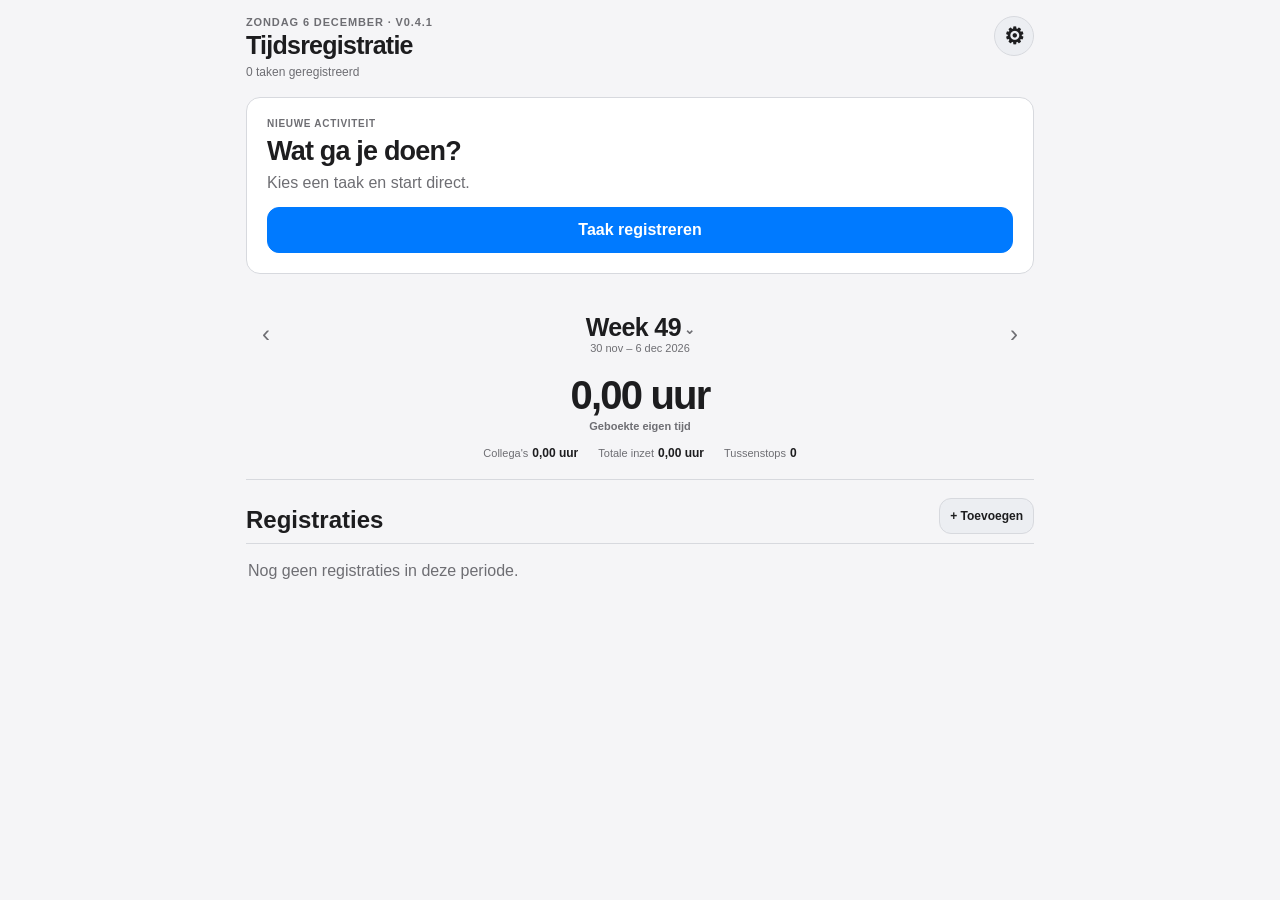
==== commit 42f55226: "Maak instellingen een pagina en lijn taakvoorstel uit" ====
--- a/index.html
+++ b/index.html
@@ -22,7 +22,7 @@
     <header class="topbar">
       <div class="topbar-copy">
         <p id="appDateVersion" class="eyebrow"></p>
-        <h1>Tijdsregistratie</h1>
+        <h1 id="appTitle">Tijdsregistratie</h1>
         <p id="appTaskCount" class="topbar-count"></p>
       </div>
       <button id="openSettings" class="iconbtn" type="button" aria-label="Instellingen">⚙︎</button>
--- a/home-layout.css
+++ b/home-layout.css
@@ -117,6 +117,9 @@
 .activity-edit-link{border:0;background:transparent;color:var(--accent);padding:6px 0;font-weight:750;cursor:pointer}
 
 /* Dezelfde rustige instellingenstructuur als in kilometerregistratie. */
+.settings-page{padding:2px 0 18px}
+.settings-page-title{margin-bottom:4px}
+.settings-page-title h2{margin:3px 0 0;font-size:20px}
 .settings-modal-head h2{margin:2px 0 0}
 .settings-autosave{margin:-2px 0 13px;color:var(--muted);font-size:12px}
 .settings-accordion{width:100%;border-bottom:1px solid var(--line)}
--- a/home-top.css
+++ b/home-top.css
@@ -1,17 +1,19 @@
-/* v0.4.0 — dezelfde bovenkaart als kilometerregistratie. */
+/* v0.4.1 — dezelfde bovenkaart als kilometerregistratie. */
 .topbar{align-items:flex-start}
 .topbar-copy{min-width:0}
 .topbar-count{margin:5px 0 0;color:var(--muted);font-size:12px}
 
 .content>.home-action{
-  padding:17px!important;
-  margin:0 0 6px!important;
+  padding:20px!important;
+  margin:0 0 16px!important;
 }
-.home-action>.kicker,.home-action .home-action-copy{display:block!important}
-.home-action .home-action-row{display:block!important}
+.home-action>.kicker{display:block!important}
+.home-action .home-action-title{margin:7px 0!important;font-size:27px!important;line-height:1.15!important}
+.home-action .home-action-subtitle{margin:0;color:var(--muted)}
+.home-action .home-action-meta{margin-top:7px;color:var(--muted);font-size:12px}
 .home-action .home-action-button{width:100%!important;min-width:0!important;margin-top:15px}
 
-.home-action.context-preparing .home-action-copy{opacity:.55!important}
+.home-action.context-preparing .home-action-title,.home-action.context-preparing .home-action-subtitle,.home-action.context-preparing .home-action-meta{opacity:.55!important}
 .home-action.context-preparing .home-action-button{
   background:transparent!important;
   border-color:var(--line)!important;
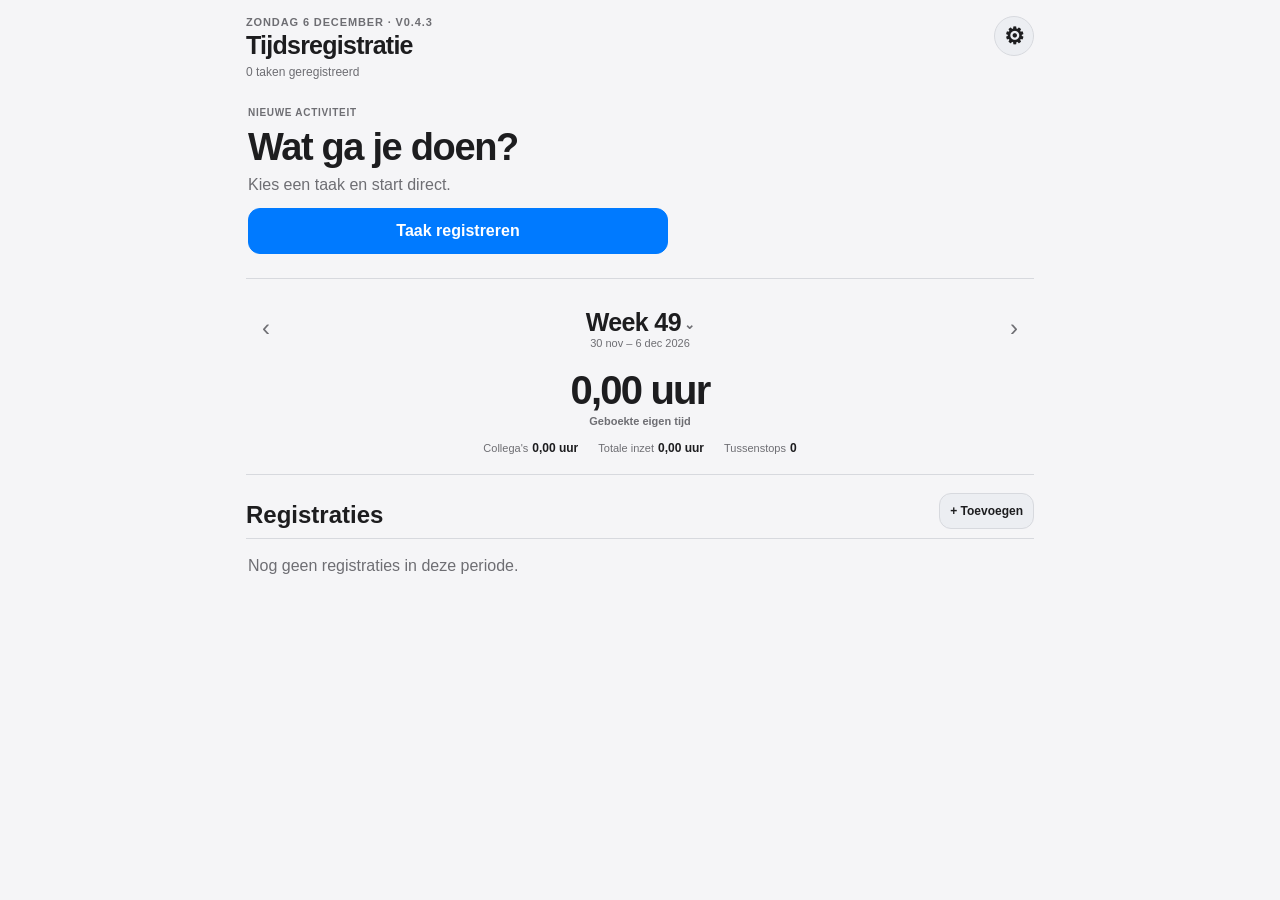
==== commit ffae3dad: "Doorbreek oude PWA-cache voor interface 0.4.3" ====
--- a/index.html
+++ b/index.html
@@ -13,9 +13,9 @@
   <link rel="manifest" href="manifest.webmanifest" />
   <link rel="apple-touch-icon" href="icons/icon-192.png" />
   <link rel="icon" href="icons/icon-192.png" />
-  <link rel="stylesheet" href="styles.css" />
-  <link rel="stylesheet" href="home-layout.css" />
-  <link rel="stylesheet" href="home-top.css" />
+  <link rel="stylesheet" href="styles.css?v=0.4.3" />
+  <link rel="stylesheet" href="home-layout.css?v=0.4.3" />
+  <link rel="stylesheet" href="home-top.css?v=0.4.3" />
 </head>
 <body>
   <div id="app" class="app-shell">
@@ -33,8 +33,8 @@
     <section id="modal" class="modal" role="dialog" aria-modal="true" aria-labelledby="modalTitle"></section>
   </div>
   <div id="toast" class="toast hidden" role="status"></div>
-  <script src="app.js" defer></script>
-  <script src="home-layout.js" defer></script>
-  <script src="home-top.js" defer></script>
+  <script src="app.js?v=0.4.3" defer></script>
+  <script src="home-layout.js?v=0.4.3" defer></script>
+  <script src="home-top.js?v=0.4.3" defer></script>
 </body>
 </html>
--- a/home-top.css
+++ b/home-top.css
@@ -1,17 +1,21 @@
-/* v0.4.1 — dezelfde bovenkaart als kilometerregistratie. */
+/* v0.4.3 — dezelfde bovenkaart als kilometerregistratie. */
 .topbar{align-items:flex-start}
 .topbar-copy{min-width:0}
 .topbar-count{margin:5px 0 0;color:var(--muted);font-size:12px}
 
 .content>.home-action{
-  padding:20px!important;
-  margin:0 0 16px!important;
+  padding:10px 2px 24px!important;
+  margin:0 0 6px!important;
+  background:transparent!important;
+  border:0!important;
+  border-bottom:1px solid var(--line)!important;
+  border-radius:0!important;
 }
 .home-action>.kicker{display:block!important}
-.home-action .home-action-title{margin:7px 0!important;font-size:27px!important;line-height:1.15!important}
-.home-action .home-action-subtitle{margin:0;color:var(--muted)}
+.home-action .home-action-title{margin:8px 0 6px!important;font-size:38px!important;line-height:1.15!important;letter-spacing:-.035em}
+.home-action .home-action-subtitle{margin:6px 0 14px;color:var(--muted)}
 .home-action .home-action-meta{margin-top:7px;color:var(--muted);font-size:12px}
-.home-action .home-action-button{width:100%!important;min-width:0!important;margin-top:15px}
+.home-action .home-action-button{width:100%!important;max-width:420px;min-width:0!important;margin-top:0}
 
 .home-action.context-preparing .home-action-title,.home-action.context-preparing .home-action-subtitle,.home-action.context-preparing .home-action-meta{opacity:.55!important}
 .home-action.context-preparing .home-action-button{
